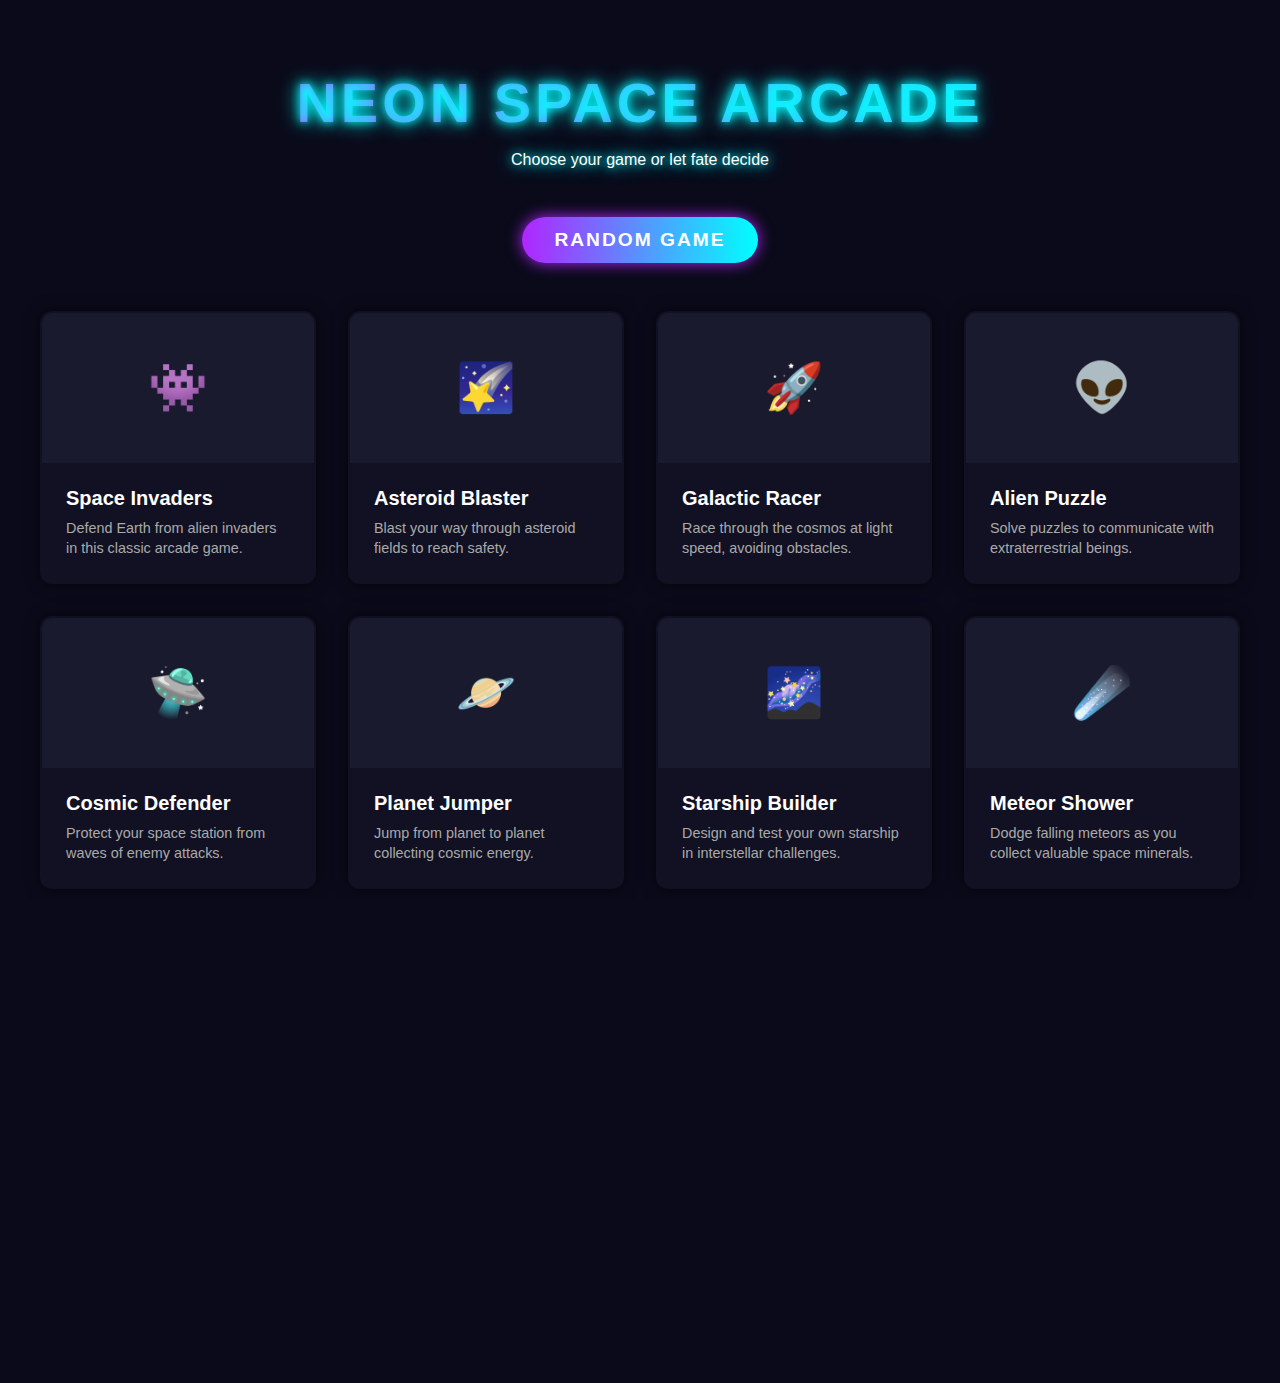
==== index.html @ 924d3678 "Add files via upload" ====
<!DOCTYPE html>
<html lang="en">
<head>
    <meta charset="UTF-8">
    <meta name="viewport" content="width=device-width, initial-scale=1.0">
    <title>Neon Space Arcade</title>
    <style>
        :root {
            --neon-pink: #ff00ff;
            --neon-blue: #00ffff;
            --neon-green: #00ff00;
            --neon-purple: #b026ff;
            --space-dark: #0a0a1a;
        }
        
        body, html {
            margin: 0;
            padding: 0;
            font-family: 'Segoe UI', Tahoma, Geneva, Verdana, sans-serif;
            background-color: var(--space-dark);
            color: white;
            height: 100%;
            overflow-x: hidden;
        }
        
        .background {
            position: fixed;
            top: 0;
            left: 0;
            width: 100%;
            height: 100%;
            z-index: -1;
            background: radial-gradient(circle at center, #1a102e 0%, var(--space-dark) 100%);
            overflow: hidden;
        }
        
        .stars {
            position: absolute;
            width: 100%;
            height: 100%;
        }
        
        .star {
            position: absolute;
            background-color: white;
            border-radius: 50%;
            animation: twinkle 5s infinite;
        }
        
        @keyframes twinkle {
            0%, 100% { opacity: 0.2; }
            50% { opacity: 1; }
        }
        
        .container {
            max-width: 1200px;
            margin: 0 auto;
            padding: 2rem;
        }
        
        header {
            text-align: center;
            margin-bottom: 3rem;
            text-shadow: 0 0 10px var(--neon-blue), 0 0 20px var(--neon-blue);
        }
        
        h1 {
            font-size: 3.5rem;
            margin-bottom: 0.5rem;
            background: linear-gradient(to right, var(--neon-pink), var(--neon-blue));
            -webkit-background-clip: text;
            -webkit-text-fill-color: transparent;
            text-transform: uppercase;
            letter-spacing: 4px;
        }
        
        .randomizer {
            margin: 1rem auto 3rem;
            text-align: center;
        }
        
        .button {
            background: linear-gradient(to right, var(--neon-purple), var(--neon-blue));
            border: none;
            color: white;
            padding: 0.75rem 2rem;
            font-size: 1.2rem;
            border-radius: 50px;
            cursor: pointer;
            transition: all 0.3s;
            box-shadow: 0 0 15px var(--neon-purple);
            text-transform: uppercase;
            letter-spacing: 2px;
            font-weight: bold;
        }
        
        .button:hover {
            transform: scale(1.05);
            box-shadow: 0 0 25px var(--neon-purple);
        }
        
        .games-grid {
            display: grid;
            grid-template-columns: repeat(auto-fill, minmax(260px, 1fr));
            gap: 2rem;
        }
        
        .game-card {
            background-color: rgba(20, 20, 40, 0.7);
            border-radius: 12px;
            overflow: hidden;
            transition: all 0.3s;
            border: 2px solid transparent;
            box-shadow: 0 0 15px rgba(0, 0, 0, 0.5);
            cursor: pointer;
        }
        
        .game-card:hover {
            transform: translateY(-10px);
            border-color: var(--neon-green);
            box-shadow: 0 0 20px var(--neon-green);
        }
        
        .game-card:nth-child(3n+1):hover {
            border-color: var(--neon-pink);
            box-shadow: 0 0 20px var(--neon-pink);
        }
        
        .game-card:nth-child(3n+2):hover {
            border-color: var(--neon-blue);
            box-shadow: 0 0 20px var(--neon-blue);
        }
        
        .game-img {
            width: 100%;
            height: 150px;
            background-color: #1a1a2e;
            display: flex;
            align-items: center;
            justify-content: center;
        }
        
        .game-icon {
            font-size: 3rem;
            color: white;
        }
        
        .game-info {
            padding: 1.5rem;
        }
        
        .game-title {
            font-size: 1.25rem;
            margin-bottom: 0.5rem;
            font-weight: bold;
        }
        
        .game-desc {
            color: #aaa;
            font-size: 0.9rem;
            line-height: 1.4;
        }
        
        .modal {
            display: none;
            position: fixed;
            top: 0;
            left: 0;
            right: 0;
            bottom: 0;
            background-color: rgba(0, 0, 0, 0.8);
            z-index: 100;
            align-items: center;
            justify-content: center;
            opacity: 0;
            transition: opacity 0.3s;
        }
        
        .modal.active {
            display: flex;
            opacity: 1;
        }
        
        .modal-content {
            background-color: var(--space-dark);
            border-radius: 12px;
            width: 90%;
            max-width: 800px;
            max-height: 90vh;
            overflow-y: auto;
            position: relative;
            border: 2px solid var(--neon-blue);
            box-shadow: 0 0 30px var(--neon-blue);
            animation: modalEnter 0.5s;
        }
        
        @keyframes modalEnter {
            from { transform: scale(0.8); opacity: 0; }
            to { transform: scale(1); opacity: 1; }
        }
        
        .modal-header {
            padding: 1.5rem;
            background: linear-gradient(to right, rgba(176, 38, 255, 0.2), rgba(0, 255, 255, 0.2));
            display: flex;
            justify-content: space-between;
            align-items: center;
            border-bottom: 1px solid rgba(255, 255, 255, 0.1);
        }
        
        .modal-title {
            font-size: 1.5rem;
            font-weight: bold;
            text-shadow: 0 0 10px var(--neon-blue);
            margin: 0;
        }
        
        .close-button {
            background: none;
            border: none;
            color: white;
            font-size: 1.5rem;
            cursor: pointer;
            width: 40px;
            height: 40px;
            display: flex;
            align-items: center;
            justify-content: center;
            border-radius: 50%;
            transition: all 0.3s;
        }
        
        .close-button:hover {
            background-color: rgba(255, 255, 255, 0.1);
        }
        
        .modal-body {
            padding: 2rem;
        }
        
        .game-content {
            min-height: 300px;
            display: flex;
            flex-direction: column;
            align-items: center;
            justify-content: center;
            text-align: center;
        }
        
        .game-placeholder {
            font-size: 1.2rem;
            margin-bottom: 1rem;
            color: #aaa;
            max-width: 600px;
        }
        
        footer {
            text-align: center;
            padding: 2rem 0;
            margin-top: 3rem;
            color: #aaa;
            font-size: 0.9rem;
        }
    </style>
</head>
<body>
    <div class="background">
        <div class="stars" id="stars"></div>
    </div>
    
    <div class="container">
        <header>
            <h1>Neon Space Arcade</h1>
            <p>Choose your game or let fate decide</p>
        </header>
        
        <div class="randomizer">
            <button id="random-game" class="button">Random Game</button>
        </div>
        
        <div class="games-grid" id="games-grid">
            <!-- Games will be inserted here by JavaScript -->
        </div>
    </div>
    
    <div class="modal" id="game-modal">
        <div class="modal-content">
            <div class="modal-header">
                <h2 class="modal-title" id="modal-title">Game Title</h2>
                <button class="close-button" id="close-modal">&times;</button>
            </div>
            <div class="modal-body">
                <div class="game-content" id="game-content">
                    <p class="game-placeholder">This is where the game would be displayed. In a real implementation, the game would be embedded here or the game interface would be built into this area.</p>
                    <p>Game controls and instructions would appear here.</p>
                </div>
            </div>
        </div>
    </div>
    
    <footer>
        <p>Neon Space Arcade &copy; 2025 | Blast off into gaming bliss</p>
    </footer>

    <script>
        // Game data
        const games = [
            {
                id: 1,
                title: "Space Invaders",
                description: "Defend Earth from alien invaders in this classic arcade game.",
                icon: "👾"
            },
            {
                id: 2,
                title: "Asteroid Blaster",
                description: "Blast your way through asteroid fields to reach safety.",
                icon: "🌠"
            },
            {
                id: 3,
                title: "Galactic Racer",
                description: "Race through the cosmos at light speed, avoiding obstacles.",
                icon: "🚀"
            },
            {
                id: 4,
                title: "Alien Puzzle",
                description: "Solve puzzles to communicate with extraterrestrial beings.",
                icon: "👽"
            },
            {
                id: 5,
                title: "Cosmic Defender",
                description: "Protect your space station from waves of enemy attacks.",
                icon: "🛸"
            },
            {
                id: 6,
                title: "Planet Jumper",
                description: "Jump from planet to planet collecting cosmic energy.",
                icon: "🪐"
            },
            {
                id: 7,
                title: "Starship Builder",
                description: "Design and test your own starship in interstellar challenges.",
                icon: "🌌"
            },
            {
                id: 8,
                title: "Meteor Shower",
                description: "Dodge falling meteors as you collect valuable space minerals.",
                icon: "☄️"
            },
            {
                id: 9,
                title: "Nebula Match",
                description: "Match colorful nebula patterns to create powerful supernovas.",
                icon: "🌈"
            }
        ];
        
        // Generate stars for background
        const createStars = () => {
            const starsContainer = document.getElementById('stars');
            const numberOfStars = 200;
            
            for (let i = 0; i < numberOfStars; i++) {
                const star = document.createElement('div');
                star.className = 'star';
                
                // Random position
                const left = Math.random() * 100;
                const top = Math.random() * 100;
                
                // Random size
                const size = Math.random() * 3;
                
                // Random animation delay
                const delay = Math.random() * 5;
                
                star.style.left = `${left}%`;
                star.style.top = `${top}%`;
                star.style.width = `${size}px`;
                star.style.height = `${size}px`;
                star.style.animationDelay = `${delay}s`;
                
                starsContainer.appendChild(star);
            }
        };
        
        // Create game cards
        const createGameCards = () => {
            const gamesGrid = document.getElementById('games-grid');
            
            games.forEach(game => {
                const gameCard = document.createElement('div');
                gameCard.className = 'game-card';
                gameCard.setAttribute('data-id', game.id);
                
                gameCard.innerHTML = `
                    <div class="game-img">
                        <div class="game-icon">${game.icon}</div>
                    </div>
                    <div class="game-info">
                        <div class="game-title">${game.title}</div>
                        <div class="game-desc">${game.description}</div>
                    </div>
                `;
                
                gameCard.addEventListener('click', () => openGameModal(game));
                
                gamesGrid.appendChild(gameCard);
            });
        };
        
        // Open game modal
        const openGameModal = (game) => {
            const modal = document.getElementById('game-modal');
            const modalTitle = document.getElementById('modal-title');
            const gameContent = document.getElementById('game-content');
            
            modalTitle.textContent = game.title;
            gameContent.innerHTML = `
                <div style="font-size: 5rem; margin-bottom: 1.5rem;">${game.icon}</div>
                <p class="game-placeholder">This is where ${game.title} would be displayed. In a real implementation, the game would be embedded here.</p>
                <p>Game controls and instructions for ${game.title} would appear here.</p>
            `;
            
            modal.classList.add('active');
            document.body.style.overflow = 'hidden';
        };
        
        // Close game modal
        const closeGameModal = () => {
            const modal = document.getElementById('game-modal');
            modal.classList.remove('active');
            document.body.style.overflow = 'auto';
        };
        
        // Random game selection
        const selectRandomGame = () => {
            const randomIndex = Math.floor(Math.random() * games.length);
            const randomGame = games[randomIndex];
            openGameModal(randomGame);
        };
        
        // Initialize app
        const init = () => {
            createStars();
            createGameCards();
            
            // Event listeners
            document.getElementById('random-game').addEventListener('click', selectRandomGame);
            document.getElementById('close-modal').addEventListener('click', closeGameModal);
            
            // Close modal when clicking outside
            document.getElementById('game-modal').addEventListener('click', (e) => {
                if (e.target === document.getElementById('game-modal')) {
                    closeGameModal();
                }
            });
        };
        
        // Run initialization when DOM is loaded
        document.addEventListener('DOMContentLoaded', init);
    </script>
</body>
</html>
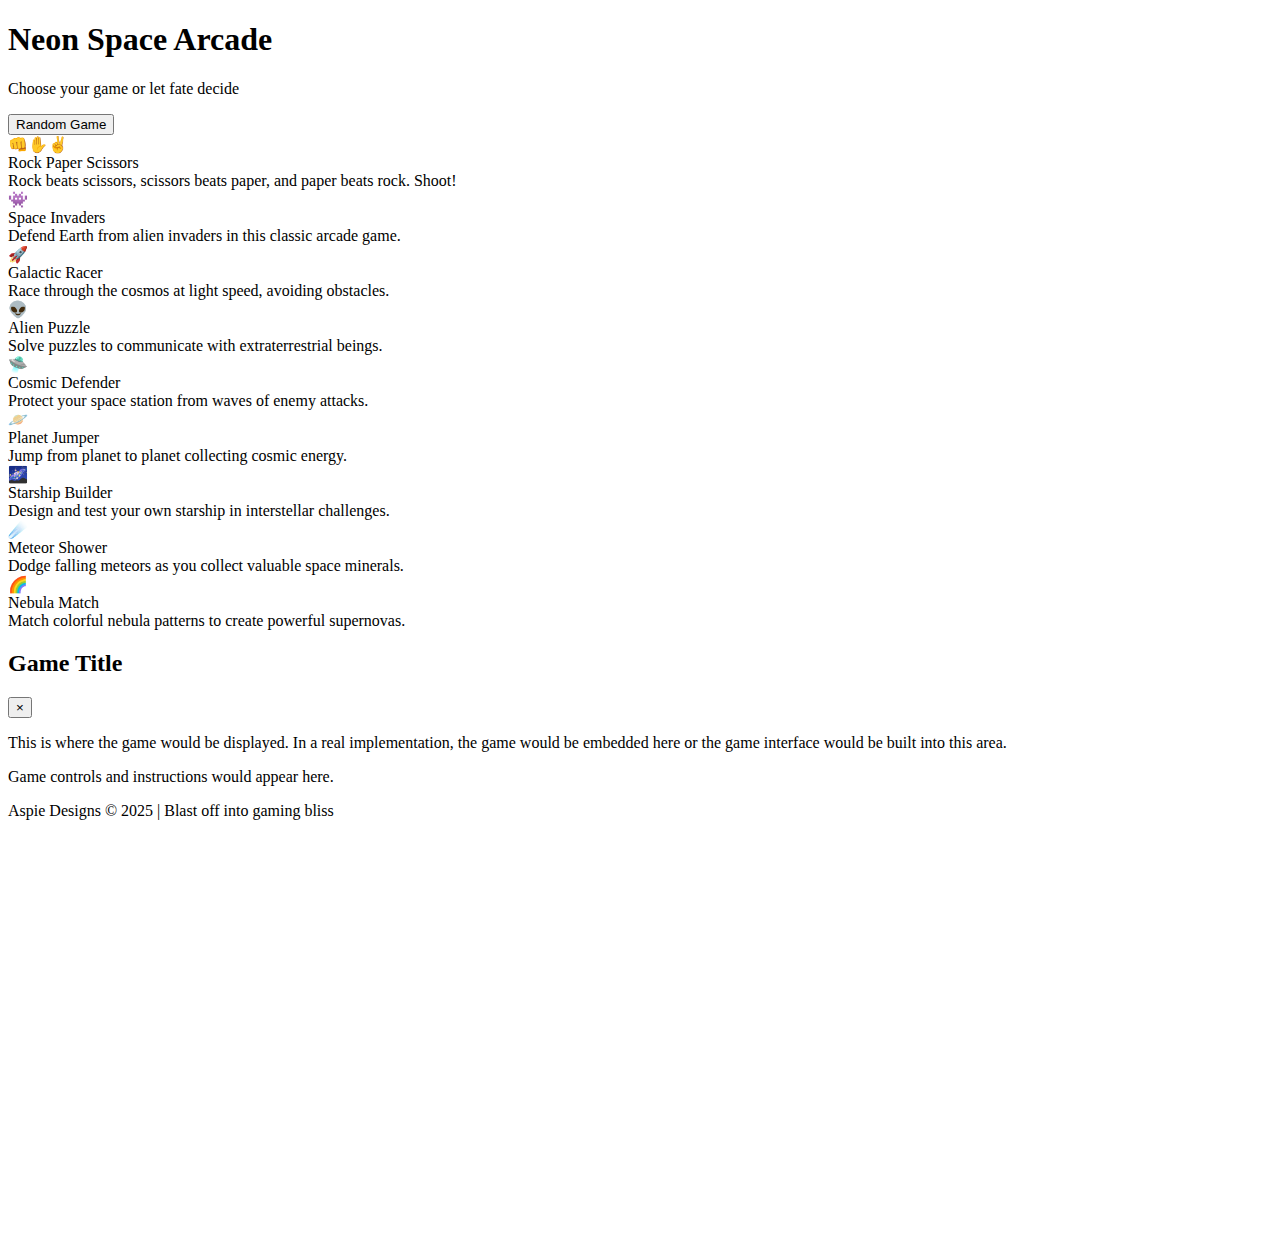
==== commit dda4ffaf: "rps description" ====
--- a/index.html
+++ b/index.html
@@ -1,470 +1,58 @@
 <!DOCTYPE html>
 <html lang="en">
+
 <head>
-    <meta charset="UTF-8">
-    <meta name="viewport" content="width=device-width, initial-scale=1.0">
-    <title>Neon Space Arcade</title>
-    <style>
-        :root {
-            --neon-pink: #ff00ff;
-            --neon-blue: #00ffff;
-            --neon-green: #00ff00;
-            --neon-purple: #b026ff;
-            --space-dark: #0a0a1a;
-        }
-        
-        body, html {
-            margin: 0;
-            padding: 0;
-            font-family: 'Segoe UI', Tahoma, Geneva, Verdana, sans-serif;
-            background-color: var(--space-dark);
-            color: white;
-            height: 100%;
-            overflow-x: hidden;
-        }
-        
-        .background {
-            position: fixed;
-            top: 0;
-            left: 0;
-            width: 100%;
-            height: 100%;
-            z-index: -1;
-            background: radial-gradient(circle at center, #1a102e 0%, var(--space-dark) 100%);
-            overflow: hidden;
-        }
-        
-        .stars {
-            position: absolute;
-            width: 100%;
-            height: 100%;
-        }
-        
-        .star {
-            position: absolute;
-            background-color: white;
-            border-radius: 50%;
-            animation: twinkle 5s infinite;
-        }
-        
-        @keyframes twinkle {
-            0%, 100% { opacity: 0.2; }
-            50% { opacity: 1; }
-        }
-        
-        .container {
-            max-width: 1200px;
-            margin: 0 auto;
-            padding: 2rem;
-        }
-        
-        header {
-            text-align: center;
-            margin-bottom: 3rem;
-            text-shadow: 0 0 10px var(--neon-blue), 0 0 20px var(--neon-blue);
-        }
-        
-        h1 {
-            font-size: 3.5rem;
-            margin-bottom: 0.5rem;
-            background: linear-gradient(to right, var(--neon-pink), var(--neon-blue));
-            -webkit-background-clip: text;
-            -webkit-text-fill-color: transparent;
-            text-transform: uppercase;
-            letter-spacing: 4px;
-        }
-        
-        .randomizer {
-            margin: 1rem auto 3rem;
-            text-align: center;
-        }
-        
-        .button {
-            background: linear-gradient(to right, var(--neon-purple), var(--neon-blue));
-            border: none;
-            color: white;
-            padding: 0.75rem 2rem;
-            font-size: 1.2rem;
-            border-radius: 50px;
-            cursor: pointer;
-            transition: all 0.3s;
-            box-shadow: 0 0 15px var(--neon-purple);
-            text-transform: uppercase;
-            letter-spacing: 2px;
-            font-weight: bold;
-        }
-        
-        .button:hover {
-            transform: scale(1.05);
-            box-shadow: 0 0 25px var(--neon-purple);
-        }
-        
-        .games-grid {
-            display: grid;
-            grid-template-columns: repeat(auto-fill, minmax(260px, 1fr));
-            gap: 2rem;
-        }
-        
-        .game-card {
-            background-color: rgba(20, 20, 40, 0.7);
-            border-radius: 12px;
-            overflow: hidden;
-            transition: all 0.3s;
-            border: 2px solid transparent;
-            box-shadow: 0 0 15px rgba(0, 0, 0, 0.5);
-            cursor: pointer;
-        }
-        
-        .game-card:hover {
-            transform: translateY(-10px);
-            border-color: var(--neon-green);
-            box-shadow: 0 0 20px var(--neon-green);
-        }
-        
-        .game-card:nth-child(3n+1):hover {
-            border-color: var(--neon-pink);
-            box-shadow: 0 0 20px var(--neon-pink);
-        }
-        
-        .game-card:nth-child(3n+2):hover {
-            border-color: var(--neon-blue);
-            box-shadow: 0 0 20px var(--neon-blue);
-        }
-        
-        .game-img {
-            width: 100%;
-            height: 150px;
-            background-color: #1a1a2e;
-            display: flex;
-            align-items: center;
-            justify-content: center;
-        }
-        
-        .game-icon {
-            font-size: 3rem;
-            color: white;
-        }
-        
-        .game-info {
-            padding: 1.5rem;
-        }
-        
-        .game-title {
-            font-size: 1.25rem;
-            margin-bottom: 0.5rem;
-            font-weight: bold;
-        }
-        
-        .game-desc {
-            color: #aaa;
-            font-size: 0.9rem;
-            line-height: 1.4;
-        }
-        
-        .modal {
-            display: none;
-            position: fixed;
-            top: 0;
-            left: 0;
-            right: 0;
-            bottom: 0;
-            background-color: rgba(0, 0, 0, 0.8);
-            z-index: 100;
-            align-items: center;
-            justify-content: center;
-            opacity: 0;
-            transition: opacity 0.3s;
-        }
-        
-        .modal.active {
-            display: flex;
-            opacity: 1;
-        }
-        
-        .modal-content {
-            background-color: var(--space-dark);
-            border-radius: 12px;
-            width: 90%;
-            max-width: 800px;
-            max-height: 90vh;
-            overflow-y: auto;
-            position: relative;
-            border: 2px solid var(--neon-blue);
-            box-shadow: 0 0 30px var(--neon-blue);
-            animation: modalEnter 0.5s;
-        }
-        
-        @keyframes modalEnter {
-            from { transform: scale(0.8); opacity: 0; }
-            to { transform: scale(1); opacity: 1; }
-        }
-        
-        .modal-header {
-            padding: 1.5rem;
-            background: linear-gradient(to right, rgba(176, 38, 255, 0.2), rgba(0, 255, 255, 0.2));
-            display: flex;
-            justify-content: space-between;
-            align-items: center;
-            border-bottom: 1px solid rgba(255, 255, 255, 0.1);
-        }
-        
-        .modal-title {
-            font-size: 1.5rem;
-            font-weight: bold;
-            text-shadow: 0 0 10px var(--neon-blue);
-            margin: 0;
-        }
-        
-        .close-button {
-            background: none;
-            border: none;
-            color: white;
-            font-size: 1.5rem;
-            cursor: pointer;
-            width: 40px;
-            height: 40px;
-            display: flex;
-            align-items: center;
-            justify-content: center;
-            border-radius: 50%;
-            transition: all 0.3s;
-        }
-        
-        .close-button:hover {
-            background-color: rgba(255, 255, 255, 0.1);
-        }
-        
-        .modal-body {
-            padding: 2rem;
-        }
-        
-        .game-content {
-            min-height: 300px;
-            display: flex;
-            flex-direction: column;
-            align-items: center;
-            justify-content: center;
-            text-align: center;
-        }
-        
-        .game-placeholder {
-            font-size: 1.2rem;
-            margin-bottom: 1rem;
-            color: #aaa;
-            max-width: 600px;
-        }
-        
-        footer {
-            text-align: center;
-            padding: 2rem 0;
-            margin-top: 3rem;
-            color: #aaa;
-            font-size: 0.9rem;
-        }
-    </style>
+  <meta charset="UTF-8">
+  <meta name="viewport" content="width=device-width, initial-scale=1.0">
+  <title>Neon Space Arcade</title>
+  <link rel="stylesheet" href="styles/styles.css">
 </head>
+
 <body>
-    <div class="background">
-        <div class="stars" id="stars"></div>
+  <div class="background">
+    <!-- <div class="stars" id="stars"></div> -->
+  </div>
+
+  <div class="container">
+    <header>
+      <h1>Neon Space Arcade</h1>
+      <p>Choose your game or let fate decide</p>
+    </header>
+
+    <div class="randomizer">
+      <button id="random-game" class="button">Random Game</button>
     </div>
-    
-    <div class="container">
-        <header>
-            <h1>Neon Space Arcade</h1>
-            <p>Choose your game or let fate decide</p>
-        </header>
-        
-        <div class="randomizer">
-            <button id="random-game" class="button">Random Game</button>
+
+    <div class="games-grid" id="games-grid">
+      <!-- Games will be inserted here by JavaScript -->
+    </div>
+  </div>
+
+  <div class="modal" id="game-modal">
+    <div class="modal-content">
+      <div class="modal-header">
+        <h2 class="modal-title" id="modal-title">Game Title</h2>
+        <button class="close-button" id="close-modal">&times;</button>
+      </div>
+      <div class="modal-body">
+        <div class="game-content" id="game-content">
+          <div id=" game-html"></div>
+          <p class="game-placeholder game-html">This is where the game would be displayed. In a real implementation, the
+            game
+            would be embedded here or the game interface would be built into this area.</p>
+          <p>Game controls and instructions would appear here.</p>
         </div>
-        
-        <div class="games-grid" id="games-grid">
-            <!-- Games will be inserted here by JavaScript -->
-        </div>
+      </div>
     </div>
-    
-    <div class="modal" id="game-modal">
-        <div class="modal-content">
-            <div class="modal-header">
-                <h2 class="modal-title" id="modal-title">Game Title</h2>
-                <button class="close-button" id="close-modal">&times;</button>
-            </div>
-            <div class="modal-body">
-                <div class="game-content" id="game-content">
-                    <p class="game-placeholder">This is where the game would be displayed. In a real implementation, the game would be embedded here or the game interface would be built into this area.</p>
-                    <p>Game controls and instructions would appear here.</p>
-                </div>
-            </div>
-        </div>
-    </div>
-    
-    <footer>
-        <p>Neon Space Arcade &copy; 2025 | Blast off into gaming bliss</p>
-    </footer>
+  </div>
 
-    <script>
-        // Game data
-        const games = [
-            {
-                id: 1,
-                title: "Space Invaders",
-                description: "Defend Earth from alien invaders in this classic arcade game.",
-                icon: "👾"
-            },
-            {
-                id: 2,
-                title: "Asteroid Blaster",
-                description: "Blast your way through asteroid fields to reach safety.",
-                icon: "🌠"
-            },
-            {
-                id: 3,
-                title: "Galactic Racer",
-                description: "Race through the cosmos at light speed, avoiding obstacles.",
-                icon: "🚀"
-            },
-            {
-                id: 4,
-                title: "Alien Puzzle",
-                description: "Solve puzzles to communicate with extraterrestrial beings.",
-                icon: "👽"
-            },
-            {
-                id: 5,
-                title: "Cosmic Defender",
-                description: "Protect your space station from waves of enemy attacks.",
-                icon: "🛸"
-            },
-            {
-                id: 6,
-                title: "Planet Jumper",
-                description: "Jump from planet to planet collecting cosmic energy.",
-                icon: "🪐"
-            },
-            {
-                id: 7,
-                title: "Starship Builder",
-                description: "Design and test your own starship in interstellar challenges.",
-                icon: "🌌"
-            },
-            {
-                id: 8,
-                title: "Meteor Shower",
-                description: "Dodge falling meteors as you collect valuable space minerals.",
-                icon: "☄️"
-            },
-            {
-                id: 9,
-                title: "Nebula Match",
-                description: "Match colorful nebula patterns to create powerful supernovas.",
-                icon: "🌈"
-            }
-        ];
-        
-        // Generate stars for background
-        const createStars = () => {
-            const starsContainer = document.getElementById('stars');
-            const numberOfStars = 200;
-            
-            for (let i = 0; i < numberOfStars; i++) {
-                const star = document.createElement('div');
-                star.className = 'star';
-                
-                // Random position
-                const left = Math.random() * 100;
-                const top = Math.random() * 100;
-                
-                // Random size
-                const size = Math.random() * 3;
-                
-                // Random animation delay
-                const delay = Math.random() * 5;
-                
-                star.style.left = `${left}%`;
-                star.style.top = `${top}%`;
-                star.style.width = `${size}px`;
-                star.style.height = `${size}px`;
-                star.style.animationDelay = `${delay}s`;
-                
-                starsContainer.appendChild(star);
-            }
-        };
-        
-        // Create game cards
-        const createGameCards = () => {
-            const gamesGrid = document.getElementById('games-grid');
-            
-            games.forEach(game => {
-                const gameCard = document.createElement('div');
-                gameCard.className = 'game-card';
-                gameCard.setAttribute('data-id', game.id);
-                
-                gameCard.innerHTML = `
-                    <div class="game-img">
-                        <div class="game-icon">${game.icon}</div>
-                    </div>
-                    <div class="game-info">
-                        <div class="game-title">${game.title}</div>
-                        <div class="game-desc">${game.description}</div>
-                    </div>
-                `;
-                
-                gameCard.addEventListener('click', () => openGameModal(game));
-                
-                gamesGrid.appendChild(gameCard);
-            });
-        };
-        
-        // Open game modal
-        const openGameModal = (game) => {
-            const modal = document.getElementById('game-modal');
-            const modalTitle = document.getElementById('modal-title');
-            const gameContent = document.getElementById('game-content');
-            
-            modalTitle.textContent = game.title;
-            gameContent.innerHTML = `
-                <div style="font-size: 5rem; margin-bottom: 1.5rem;">${game.icon}</div>
-                <p class="game-placeholder">This is where ${game.title} would be displayed. In a real implementation, the game would be embedded here.</p>
-                <p>Game controls and instructions for ${game.title} would appear here.</p>
-            `;
-            
-            modal.classList.add('active');
-            document.body.style.overflow = 'hidden';
-        };
-        
-        // Close game modal
-        const closeGameModal = () => {
-            const modal = document.getElementById('game-modal');
-            modal.classList.remove('active');
-            document.body.style.overflow = 'auto';
-        };
-        
-        // Random game selection
-        const selectRandomGame = () => {
-            const randomIndex = Math.floor(Math.random() * games.length);
-            const randomGame = games[randomIndex];
-            openGameModal(randomGame);
-        };
-        
-        // Initialize app
-        const init = () => {
-            createStars();
-            createGameCards();
-            
-            // Event listeners
-            document.getElementById('random-game').addEventListener('click', selectRandomGame);
-            document.getElementById('close-modal').addEventListener('click', closeGameModal);
-            
-            // Close modal when clicking outside
-            document.getElementById('game-modal').addEventListener('click', (e) => {
-                if (e.target === document.getElementById('game-modal')) {
-                    closeGameModal();
-                }
-            });
-        };
-        
-        // Run initialization when DOM is loaded
-        document.addEventListener('DOMContentLoaded', init);
-    </script>
+  <footer>
+    <p>Aspie Designs &copy; 2025 | Blast off into gaming bliss</p>
+  </footer>
+
+  <script src="scripts/index.js">
+
+  </script>
 </body>
-</html>
+
+</html>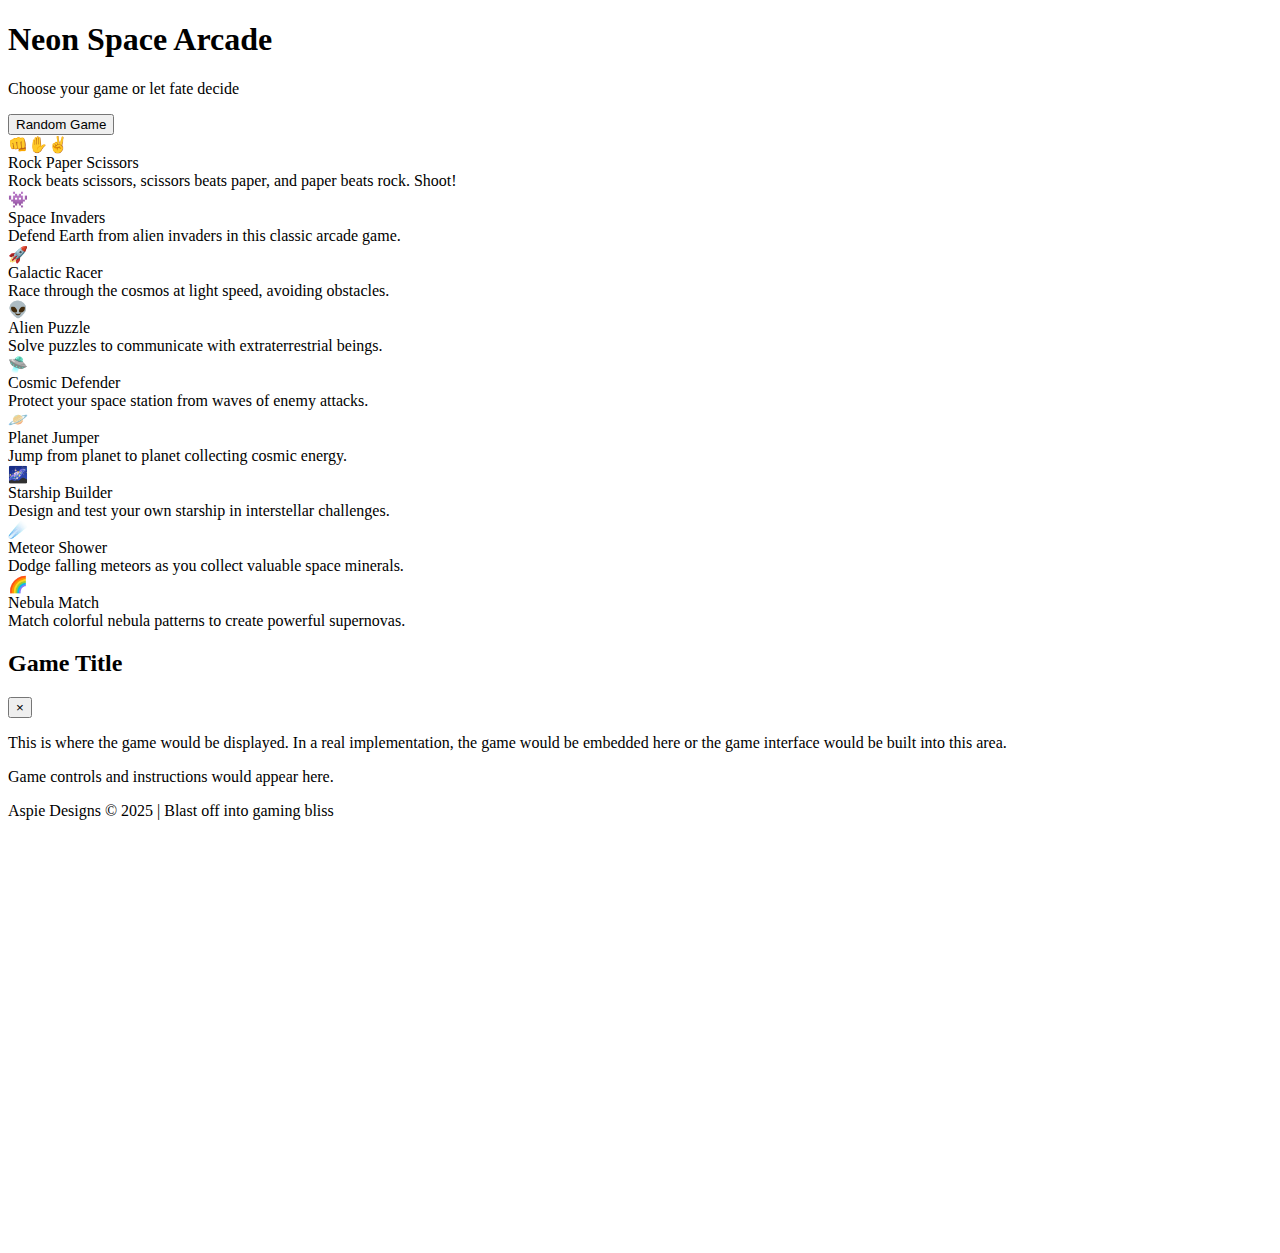
==== commit 4ad9acd1: "icon" ====
--- a/index.html
+++ b/index.html
@@ -5,6 +5,7 @@
   <meta charset="UTF-8">
   <meta name="viewport" content="width=device-width, initial-scale=1.0">
   <title>Neon Space Arcade</title>
+  <link rel="shortcut icon" href="assets/neon-space-arcade-icon.svg" type="image/x-icon">
   <link rel="stylesheet" href="styles/styles.css">
 </head>
 
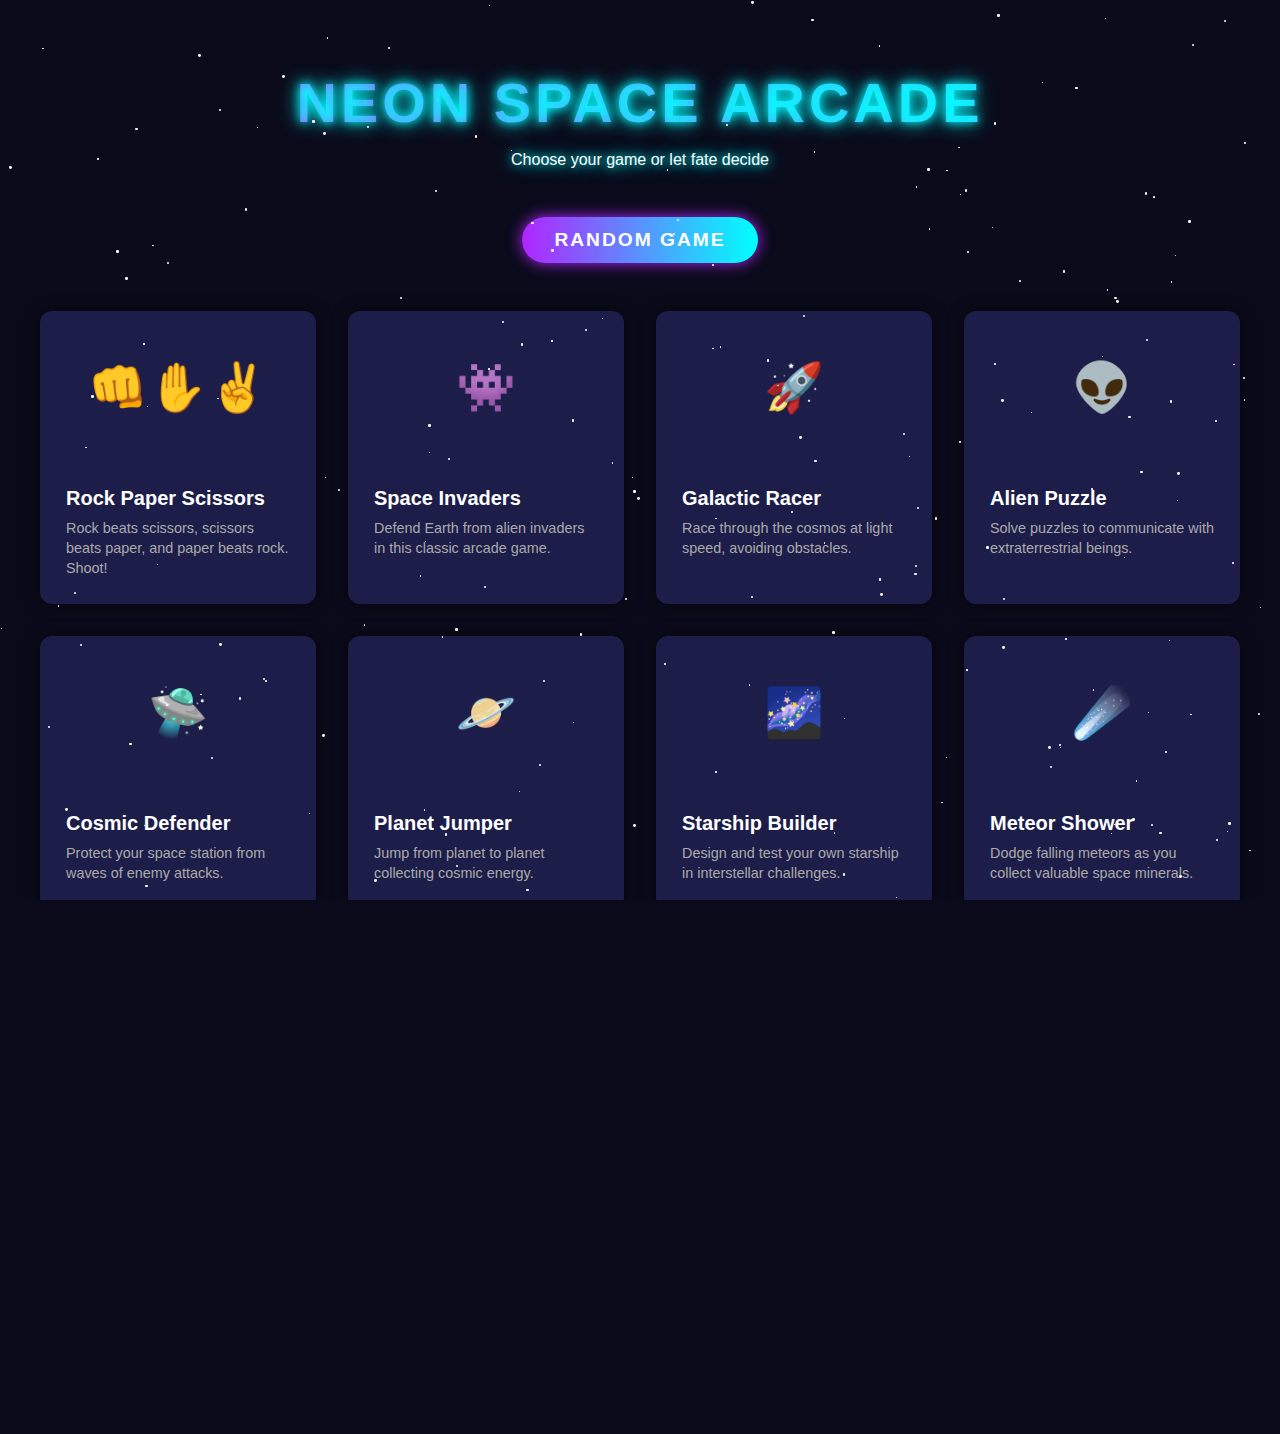
==== commit f034928c: "nebula match" ====
--- a/index.html
+++ b/index.html
@@ -49,11 +49,10 @@
 
   <footer>
     <p>Aspie Designs &copy; 2025 | Blast off into gaming bliss</p>
+    <p><span id="currentdate"></span></p>
   </footer>
-
-  <script src="scripts/index.js">
-
-  </script>
+  <script src="scripts/currentDate.js"></script>
+  <script src="scripts/index.js"></script>
 </body>
 
 </html>--- a/styles/styles.css
+++ b/styles/styles.css
@@ -0,0 +1,278 @@
+:root {
+  --neon-pink: #ff00ff;
+  --neon-blue: #00ffff;
+  --neon-green: #00ff00;
+  --neon-purple: #b026ff;
+  --space-dark: #0a0a1a;
+}
+
+body,
+html {
+  margin: 0;
+  padding: 0;
+  font-family: 'Segoe UI', Tahoma, Geneva, Verdana, sans-serif;
+  background-color: var(--space-dark);
+  color: white;
+  height: 100%;
+  overflow-x: hidden;
+}
+
+.background {
+  position: fixed;
+  top: 0;
+  left: 0;
+  width: 100%;
+  height: 100%;
+  z-index: -1;
+  background: radial-gradient(circle at center, #1a102e 0%, var(--space-dark) 100%);
+  overflow: hidden;
+}
+
+/* Star generation */
+.star {
+  position: absolute;
+  background-color: white;
+  border-radius: 50%;
+}
+
+/* Twinkling animation */
+@keyframes twinkle {
+
+  0%,
+  100% {
+    opacity: 0.3;
+  }
+
+  50% {
+    opacity: 1;
+  }
+}
+
+.container {
+  max-width: 1200px;
+  margin: 0 auto;
+  padding: 2rem;
+}
+
+header {
+  text-align: center;
+  margin-bottom: 3rem;
+  text-shadow: 0 0 10px var(--neon-blue), 0 0 20px var(--neon-blue);
+}
+
+h1 {
+  font-size: 3.5rem;
+  margin-bottom: 0.5rem;
+  background: linear-gradient(to right, var(--neon-pink), var(--neon-blue));
+  background-clip: text;
+  -webkit-background-clip: text;
+  -webkit-text-fill-color: transparent;
+  text-transform: uppercase;
+  letter-spacing: 4px;
+}
+
+.randomizer {
+  margin: 1rem auto 3rem;
+  text-align: center;
+}
+
+.button {
+  background: linear-gradient(to right, var(--neon-purple), var(--neon-blue));
+  border: none;
+  color: white;
+  padding: 0.75rem 2rem;
+  font-size: 1.2rem;
+  border-radius: 50px;
+  cursor: pointer;
+  transition: all 0.3s;
+  box-shadow: 0 0 15px var(--neon-purple);
+  text-transform: uppercase;
+  letter-spacing: 2px;
+  font-weight: bold;
+}
+
+.button:hover {
+  transform: scale(1.05);
+  box-shadow: 0 0 25px var(--neon-purple);
+}
+
+.games-grid {
+  display: grid;
+  grid-template-columns: repeat(auto-fill, minmax(260px, 1fr));
+  gap: 2rem;
+}
+
+.game-card {
+  background-color: #1d1d49;
+  border-radius: 12px;
+  overflow: hidden;
+  transition: all 0.3s;
+  border: 2px solid transparent;
+  box-shadow: 0 0 15px rgba(0, 0, 0, 0.5);
+  cursor: pointer;
+}
+
+.game-card:hover {
+  transform: translateY(-10px);
+  border-color: var(--neon-green);
+  box-shadow: 0 0 20px var(--neon-green);
+}
+
+.game-card:nth-child(3n+1):hover {
+  border-color: var(--neon-pink);
+  box-shadow: 0 0 20px var(--neon-pink);
+}
+
+.game-card:nth-child(3n+2):hover {
+  border-color: var(--neon-blue);
+  box-shadow: 0 0 20px var(--neon-blue);
+}
+
+.game-img {
+  width: 100%;
+  height: 150px;
+  background-color: #1d1d49;
+  display: flex;
+  align-items: center;
+  justify-content: center;
+}
+
+.game-icon {
+  font-size: 3rem;
+  color: white;
+}
+
+.game-info {
+  padding: 1.5rem;
+}
+
+.game-title {
+  font-size: 1.25rem;
+  margin-bottom: 0.5rem;
+  font-weight: bold;
+}
+
+.game-desc {
+  color: #aaa;
+  font-size: 0.9rem;
+  line-height: 1.4;
+}
+
+.modal {
+  display: none;
+  position: fixed;
+  top: 0;
+  left: 0;
+  right: 0;
+  bottom: 0;
+  background-color: rgba(0, 0, 0, 0.8);
+  z-index: 100;
+  align-items: center;
+  justify-content: center;
+  opacity: 0;
+  transition: opacity 0.3s;
+}
+
+.modal.active {
+  display: flex;
+  opacity: 1;
+}
+
+.modal-content {
+  background-color: var(--space-dark);
+  border-radius: 12px;
+  width: 90%;
+  max-width: 800px;
+  max-height: 90vh;
+  overflow-y: auto;
+  position: relative;
+  border: 2px solid var(--neon-blue);
+  box-shadow: 0 0 30px var(--neon-blue);
+  animation: modalEnter 0.5s;
+}
+
+@keyframes modalEnter {
+  from {
+    transform: scale(0.8);
+    opacity: 0;
+  }
+
+  to {
+    transform: scale(1);
+    opacity: 1;
+  }
+}
+
+.modal-header {
+  padding: 1rem;
+  background: linear-gradient(to right, rgba(176, 38, 255, 0.2), rgba(0, 255, 255, 0.2));
+  display: flex;
+  justify-content: space-between;
+  align-items: center;
+  border-bottom: 1px solid rgba(255, 255, 255, 0.1);
+}
+
+.modal-title {
+  font-size: 1.5rem;
+  font-weight: bold;
+  text-shadow: 0 0 10px var(--neon-blue);
+  margin: 0;
+}
+
+.close-button {
+  background: none;
+  border: none;
+  color: white;
+  font-size: 1.5rem;
+  cursor: pointer;
+  width: 40px;
+  height: 40px;
+  display: flex;
+  align-items: center;
+  justify-content: center;
+  border-radius: 50%;
+  transition: all 0.3s;
+}
+
+.close-button:hover {
+  background-color: rgba(255, 255, 255, 0.1);
+}
+
+/* .modal-body {
+  padding: 1rem;
+} */
+
+.game-content {
+  min-height: 300px;
+  display: flex;
+  flex-direction: column;
+  align-items: center;
+  justify-content: center;
+  text-align: center;
+}
+
+.game-iframe {
+  width: 100%;
+  height: 500px;
+  border: none;
+  border-radius: 8px;
+  background-color: #0a0a1a;
+}
+
+.loading-message {
+  display: flex;
+  align-items: center;
+  justify-content: center;
+  height: 300px;
+  color: var(--neon-blue);
+  text-shadow: 0 0 5px var(--neon-blue);
+  font-size: 1.2rem;
+}
+
+footer {
+  text-align: center;
+  padding: 2rem 0;
+  margin-top: 3rem;
+  color: #aaa;
+  font-size: 0.9rem;
+}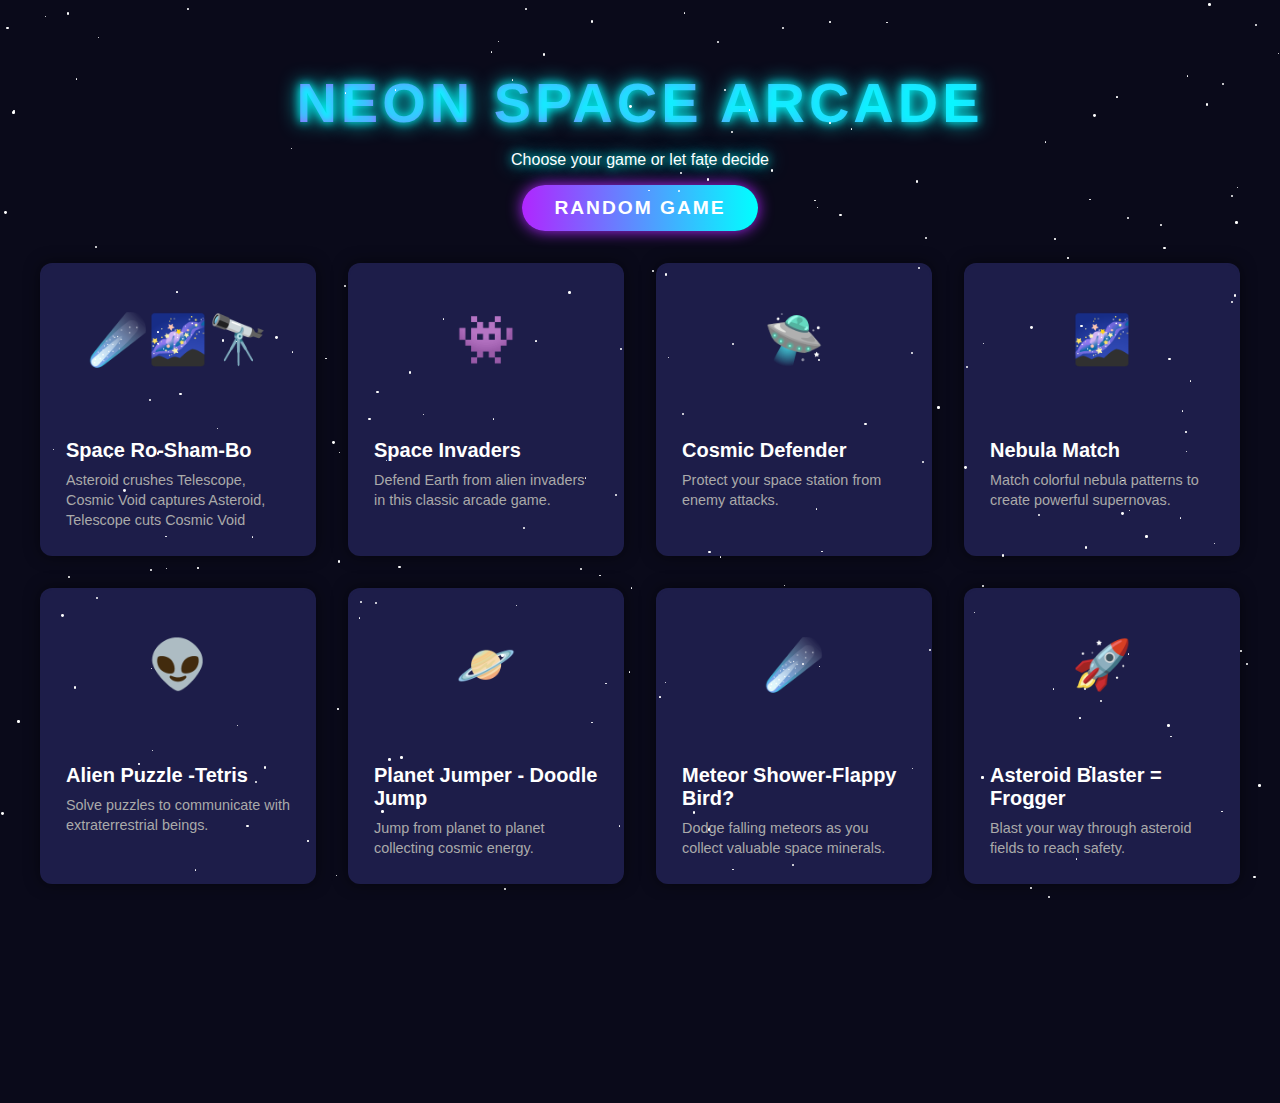
==== commit 8c4b8ed2: "cosmic defender tweaks" ====
--- a/index.html
+++ b/index.html
@@ -51,6 +51,7 @@
     <p>Aspie Designs &copy; 2025 | Blast off into gaming bliss</p>
     <p><span id="currentdate"></span></p>
   </footer>
+
   <script src="scripts/currentDate.js"></script>
   <script src="scripts/index.js"></script>
 </body>
--- a/styles/styles.css
+++ b/styles/styles.css
@@ -56,7 +56,7 @@
 
 header {
   text-align: center;
-  margin-bottom: 3rem;
+  margin-bottom: 1rem;
   text-shadow: 0 0 10px var(--neon-blue), 0 0 20px var(--neon-blue);
 }
 
@@ -72,7 +72,7 @@
 }
 
 .randomizer {
-  margin: 1rem auto 3rem;
+  margin: 1rem auto 2rem;
   text-align: center;
 }
 
